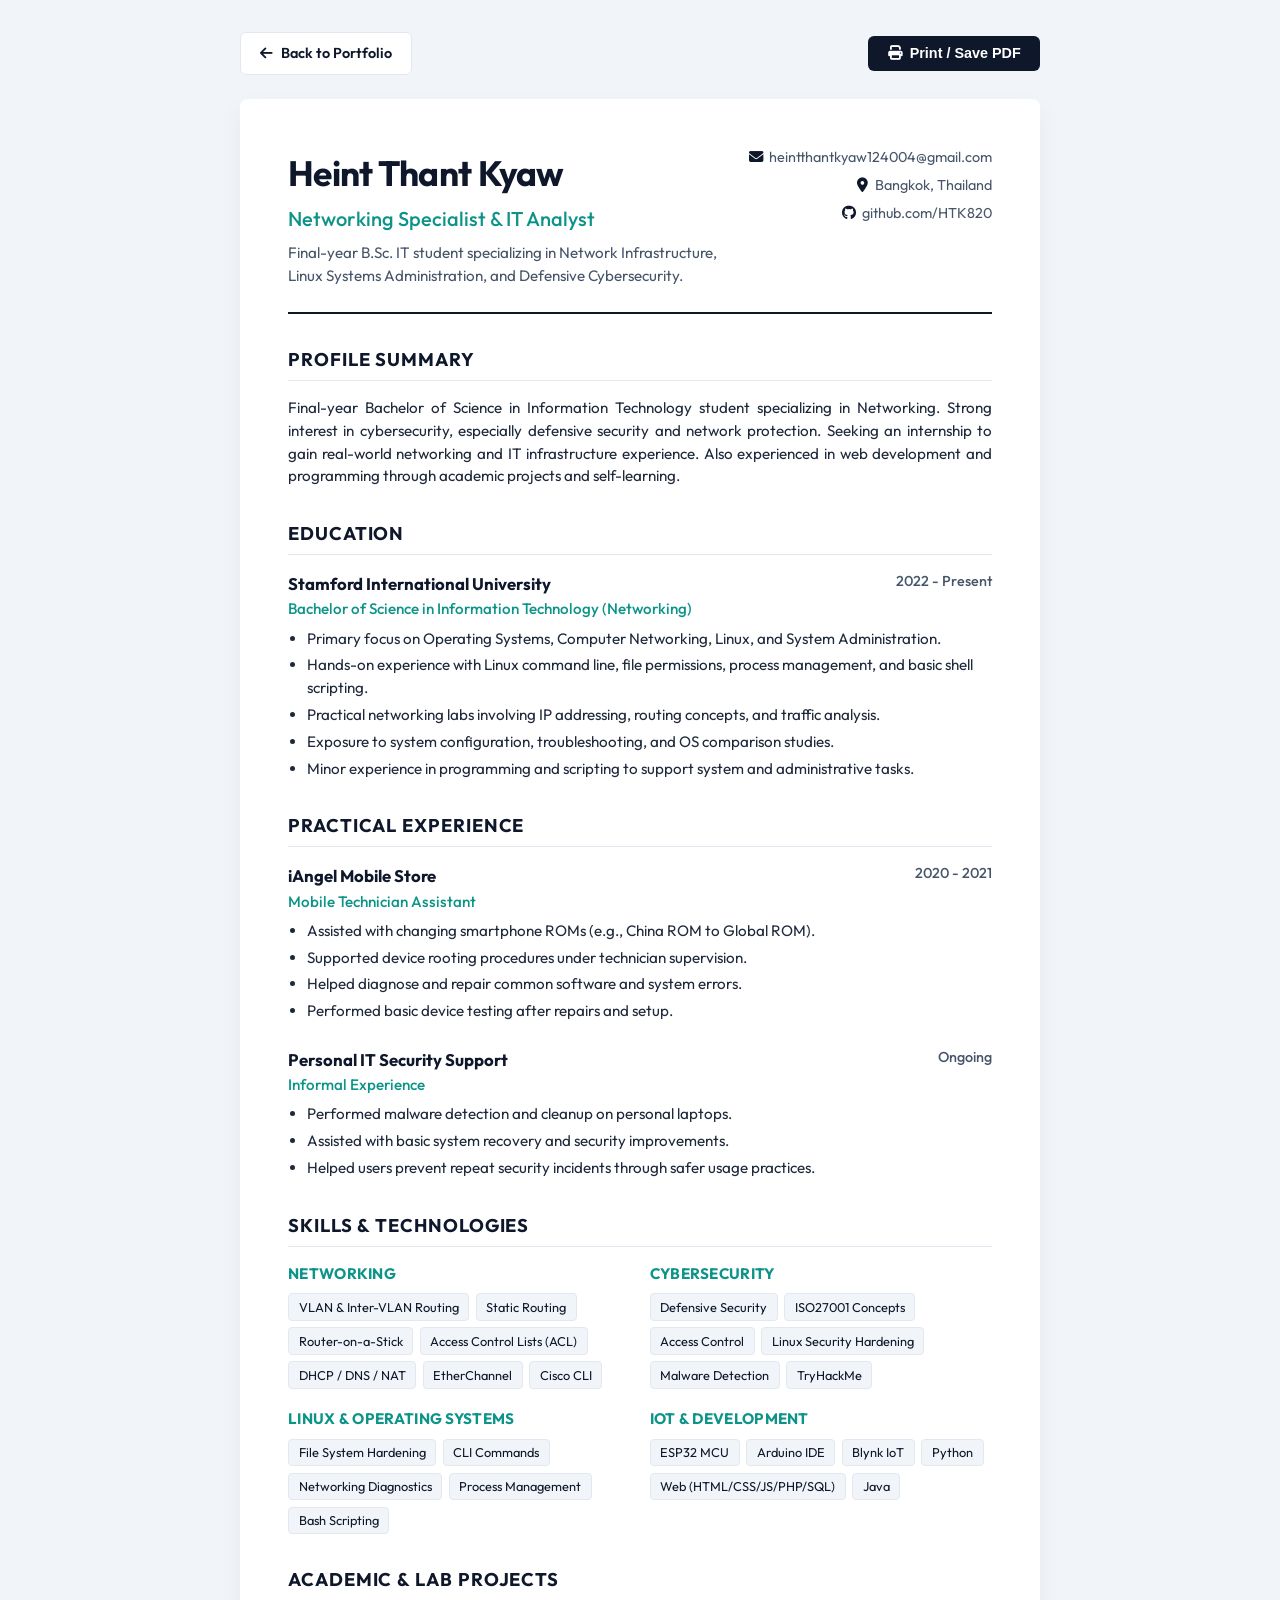
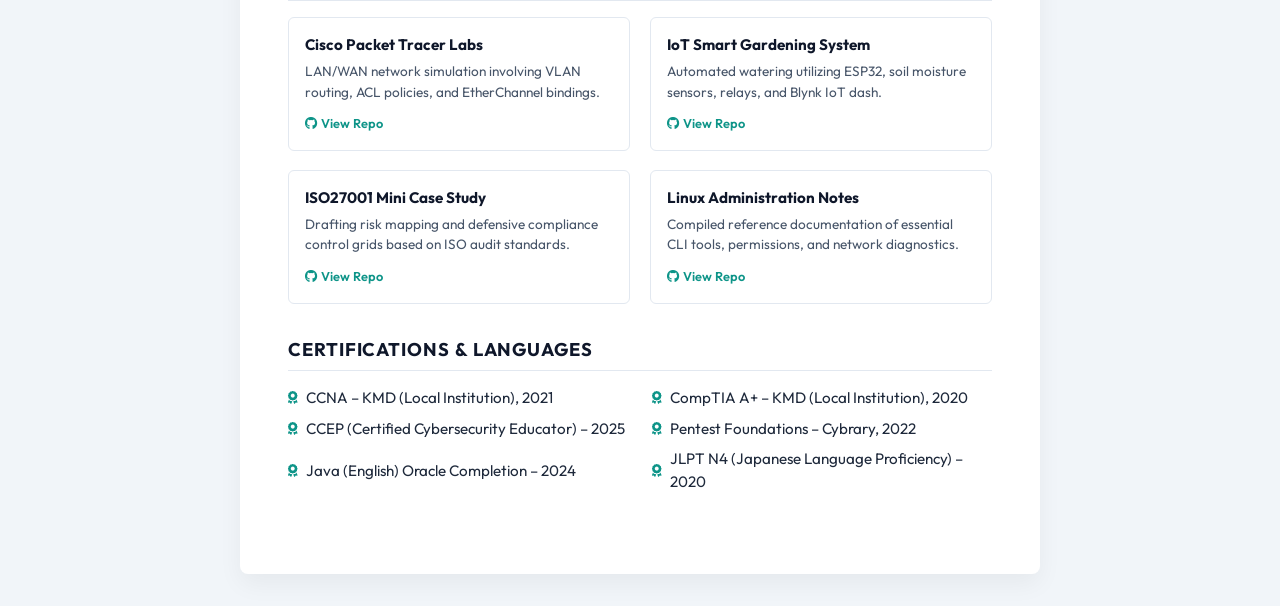
==== cv.html @ eb7fcf18 "Add files via upload" ====
<!DOCTYPE html>
<html lang="en">
<head>
    <meta charset="UTF-8">
    <meta name="viewport" content="width=device-width, initial-scale=1.0">
    <title>Curriculum Vitae | Heint Thant Kyaw (Azrael)</title>
    <!-- Google Fonts -->
    <link rel="preconnect" href="https://fonts.googleapis.com">
    <link rel="preconnect" href="https://fonts.gstatic.com" crossorigin>
    <link href="https://fonts.googleapis.com/css2?family=Outfit:wght@300;400;500;600;700&display=swap" rel="stylesheet">
    <!-- FontAwesome Icons -->
    <link rel="stylesheet" href="https://cdnjs.cloudflare.com/ajax/libs/font-awesome/6.4.0/css/all.min.css">
    
    <style>
        :root {
            --primary-color: #0f172a;
            --secondary-color: #475569;
            --accent-color: #0d9488;
            --bg-color: #ffffff;
            --text-color: #1e293b;
            --border-color: #e2e8f0;
            --font-main: 'Outfit', sans-serif;
        }

        * {
            margin: 0;
            padding: 0;
            box-sizing: border-box;
        }

        body {
            font-family: var(--font-main);
            background-color: #f1f5f9;
            color: var(--text-color);
            line-height: 1.5;
            padding: 2rem 0;
        }

        /* CV container configured to mimic A4 aspect ratio on screens */
        .cv-container {
            width: 100%;
            max-width: 800px;
            margin: 0 auto;
            background-color: var(--bg-color);
            padding: 3rem;
            box-shadow: 0 10px 25px rgba(0, 0, 0, 0.05);
            border-radius: 8px;
            position: relative;
        }

        /* Action Menu (Header bar) */
        .cv-actions {
            max-width: 800px;
            margin: 0 auto 1.5rem;
            display: flex;
            justify-content: space-between;
            align-items: center;
        }

        .btn-action {
            display: inline-flex;
            align-items: center;
            gap: 0.5rem;
            padding: 0.6rem 1.2rem;
            background-color: var(--primary-color);
            color: #ffffff;
            font-size: 0.9rem;
            font-weight: 600;
            border: none;
            border-radius: 6px;
            cursor: pointer;
            text-decoration: none;
            transition: all 0.2s ease;
        }

        .btn-action:hover {
            opacity: 0.9;
            transform: translateY(-1px);
        }

        .btn-action.btn-secondary {
            background-color: #ffffff;
            color: var(--primary-color);
            border: 1px solid var(--border-color);
        }

        .btn-action.btn-secondary:hover {
            background-color: #f8fafc;
        }

        /* Header Style */
        header {
            border-bottom: 2px solid var(--primary-color);
            padding-bottom: 1.5rem;
            margin-bottom: 2rem;
            display: flex;
            justify-content: space-between;
            align-items: flex-start;
        }

        .header-left h1 {
            font-size: 2.2rem;
            color: var(--primary-color);
            font-weight: 700;
            letter-spacing: -0.02em;
            margin-bottom: 0.3rem;
        }

        .header-left h2 {
            font-size: 1.25rem;
            color: var(--accent-color);
            font-weight: 500;
            margin-bottom: 0.5rem;
        }

        .header-left p {
            color: var(--secondary-color);
            font-size: 0.95rem;
            max-width: 450px;
        }

        .contact-info {
            text-align: right;
            font-size: 0.9rem;
            color: var(--secondary-color);
            display: flex;
            flex-direction: column;
            gap: 0.4rem;
        }

        .contact-info a {
            color: inherit;
            text-decoration: none;
        }

        .contact-info a:hover {
            color: var(--accent-color);
        }

        .contact-info i {
            width: 20px;
            color: var(--primary-color);
            text-align: center;
        }

        /* CV Sections */
        .cv-section {
            margin-bottom: 2rem;
        }

        .section-title {
            font-size: 1.15rem;
            text-transform: uppercase;
            letter-spacing: 0.05em;
            color: var(--primary-color);
            border-bottom: 1px solid var(--border-color);
            padding-bottom: 0.4rem;
            margin-bottom: 1rem;
            font-weight: 700;
        }

        /* Profile Block */
        .profile-desc {
            font-size: 0.95rem;
            text-align: justify;
        }

        /* Education & Experience Items */
        .cv-item {
            margin-bottom: 1.5rem;
        }

        .cv-item-header {
            display: flex;
            justify-content: space-between;
            align-items: flex-start;
            margin-bottom: 0.4rem;
        }

        .cv-item-title {
            font-size: 1.05rem;
            font-weight: 700;
            color: var(--primary-color);
        }

        .cv-item-subtitle {
            font-size: 0.95rem;
            font-weight: 500;
            color: var(--accent-color);
        }

        .cv-item-date {
            font-size: 0.9rem;
            color: var(--secondary-color);
            font-weight: 500;
        }

        .cv-bullet-list {
            margin-left: 1.2rem;
            font-size: 0.95rem;
        }

        .cv-bullet-list li {
            margin-bottom: 0.25rem;
            color: var(--text-color);
        }

        /* Skills Layout */
        .skills-grid {
            display: grid;
            grid-template-columns: repeat(2, 1fr);
            gap: 1.2rem;
        }

        .skill-category h4 {
            font-size: 0.95rem;
            text-transform: uppercase;
            letter-spacing: 0.02em;
            color: var(--accent-color);
            margin-bottom: 0.5rem;
            font-weight: 700;
        }

        .skill-tags {
            display: flex;
            flex-wrap: wrap;
            gap: 0.4rem;
        }

        .skill-tag {
            font-size: 0.8rem;
            background-color: #f1f5f9;
            color: var(--primary-color);
            padding: 0.2rem 0.6rem;
            border-radius: 4px;
            border: 1px solid var(--border-color);
        }

        /* Projects Section */
        .projects-grid {
            display: grid;
            grid-template-columns: repeat(2, 1fr);
            gap: 1.2rem;
        }

        .project-item {
            border: 1px solid var(--border-color);
            padding: 1rem;
            border-radius: 6px;
        }

        .project-title {
            font-weight: 700;
            font-size: 0.95rem;
            color: var(--primary-color);
            margin-bottom: 0.25rem;
        }

        .project-desc {
            font-size: 0.85rem;
            color: var(--secondary-color);
            margin-bottom: 0.5rem;
        }

        .project-link {
            font-size: 0.8rem;
            color: var(--accent-color);
            font-weight: 600;
            text-decoration: none;
            display: inline-flex;
            align-items: center;
            gap: 0.25rem;
        }

        /* Certifications Lists */
        .cert-list {
            display: grid;
            grid-template-columns: repeat(2, 1fr);
            gap: 0.5rem 1.5rem;
            font-size: 0.95rem;
        }

        .cert-list li {
            list-style: none;
            display: flex;
            align-items: center;
            gap: 0.5rem;
        }

        .cert-list li i {
            color: var(--accent-color);
            font-size: 0.8rem;
        }

        /* Printing Specific Styles */
        @media print {
            body {
                background-color: #ffffff;
                padding: 0;
                color: #000000;
            }

            .cv-container {
                box-shadow: none;
                padding: 0;
                max-width: 100%;
                border-radius: 0;
            }

            .cv-actions {
                display: none; /* Hide header controls when printing */
            }

            .btn-action {
                display: none;
            }

            .project-item {
                border: none;
                padding: 0;
                margin-bottom: 0.75rem;
            }

            .projects-grid {
                display: block;
            }

            .skills-grid {
                gap: 1.5rem;
            }

            /* Adjust margin for A4 page breaks if necessary */
            .cv-section {
                page-break-inside: avoid;
            }
        }

        @media (max-width: 768px) {
            body {
                padding: 1rem;
            }

            .cv-container {
                padding: 1.5rem;
            }

            header {
                flex-direction: column;
                gap: 1.5rem;
            }

            .contact-info {
                text-align: left;
                width: 100%;
                border-top: 1px solid var(--border-color);
                padding-top: 1rem;
            }

            .skills-grid, .projects-grid, .cert-list {
                grid-template-columns: 1fr;
            }
        }
    </style>
</head>
<body>

    <!-- Actions bar (Visible only in web layout) -->
    <div class="cv-actions">
        <a href="index.html" class="btn-action btn-secondary">
            <i class="fa-solid fa-arrow-left"></i> Back to Portfolio
        </a>
        <button onclick="window.print()" class="btn-action">
            <i class="fa-solid fa-print"></i> Print / Save PDF
        </button>
    </div>

    <!-- CV sheet container -->
    <div class="cv-container">
        <!-- CV Header -->
        <header>
            <div class="header-left">
                <h1>Heint Thant Kyaw</h1>
                <h2>Networking Specialist & IT Analyst</h2>
                <p>Final-year B.Sc. IT student specializing in Network Infrastructure, Linux Systems Administration, and Defensive Cybersecurity.</p>
            </div>
            <div class="contact-info">
                <div><i class="fa-solid fa-envelope"></i> <a href="mailto:heintthantkyaw124004@gmail.com">heintthantkyaw124004@gmail.com</a></div>
                <div><i class="fa-solid fa-location-dot"></i> Bangkok, Thailand</div>
                <div><i class="fa-brands fa-github"></i> <a href="https://github.com/HTK820" target="_blank">github.com/HTK820</a></div>
            </div>
        </header>

        <!-- Profile -->
        <section class="cv-section">
            <h3 class="section-title">Profile Summary</h3>
            <p class="profile-desc">
                Final-year Bachelor of Science in Information Technology student specializing in Networking. Strong interest in cybersecurity, especially defensive security and network protection. Seeking an internship to gain real-world networking and IT infrastructure experience. Also experienced in web development and programming through academic projects and self-learning.
            </p>
        </section>

        <!-- Education -->
        <section class="cv-section">
            <h3 class="section-title">Education</h3>
            <div class="cv-item">
                <div class="cv-item-header">
                    <div>
                        <span class="cv-item-title">Stamford International University</span><br>
                        <span class="cv-item-subtitle">Bachelor of Science in Information Technology (Networking)</span>
                    </div>
                    <span class="cv-item-date">2022 - Present</span>
                </div>
                <ul class="cv-bullet-list">
                    <li>Primary focus on Operating Systems, Computer Networking, Linux, and System Administration.</li>
                    <li>Hands-on experience with Linux command line, file permissions, process management, and basic shell scripting.</li>
                    <li>Practical networking labs involving IP addressing, routing concepts, and traffic analysis.</li>
                    <li>Exposure to system configuration, troubleshooting, and OS comparison studies.</li>
                    <li>Minor experience in programming and scripting to support system and administrative tasks.</li>
                </ul>
            </div>
        </section>

        <!-- Experience -->
        <section class="cv-section">
            <h3 class="section-title">Practical Experience</h3>
            
            <div class="cv-item">
                <div class="cv-item-header">
                    <div>
                        <span class="cv-item-title">iAngel Mobile Store</span><br>
                        <span class="cv-item-subtitle">Mobile Technician Assistant</span>
                    </div>
                    <span class="cv-item-date">2020 - 2021</span>
                </div>
                <ul class="cv-bullet-list">
                    <li>Assisted with changing smartphone ROMs (e.g., China ROM to Global ROM).</li>
                    <li>Supported device rooting procedures under technician supervision.</li>
                    <li>Helped diagnose and repair common software and system errors.</li>
                    <li>Performed basic device testing after repairs and setup.</li>
                </ul>
            </div>

            <div class="cv-item">
                <div class="cv-item-header">
                    <div>
                        <span class="cv-item-title">Personal IT Security Support</span><br>
                        <span class="cv-item-subtitle">Informal Experience</span>
                    </div>
                    <span class="cv-item-date">Ongoing</span>
                </div>
                <ul class="cv-bullet-list">
                    <li>Performed malware detection and cleanup on personal laptops.</li>
                    <li>Assisted with basic system recovery and security improvements.</li>
                    <li>Helped users prevent repeat security incidents through safer usage practices.</li>
                </ul>
            </div>
        </section>

        <!-- Skills -->
        <section class="cv-section">
            <h3 class="section-title">Skills & Technologies</h3>
            <div class="skills-grid">
                <div class="skill-category">
                    <h4>Networking</h4>
                    <div class="skill-tags">
                        <span class="skill-tag">VLAN & Inter-VLAN Routing</span>
                        <span class="skill-tag">Static Routing</span>
                        <span class="skill-tag">Router-on-a-Stick</span>
                        <span class="skill-tag">Access Control Lists (ACL)</span>
                        <span class="skill-tag">DHCP / DNS / NAT</span>
                        <span class="skill-tag">EtherChannel</span>
                        <span class="skill-tag">Cisco CLI</span>
                    </div>
                </div>
                <div class="skill-category">
                    <h4>Cybersecurity</h4>
                    <div class="skill-tags">
                        <span class="skill-tag">Defensive Security</span>
                        <span class="skill-tag">ISO27001 Concepts</span>
                        <span class="skill-tag">Access Control</span>
                        <span class="skill-tag">Linux Security Hardening</span>
                        <span class="skill-tag">Malware Detection</span>
                        <span class="skill-tag">TryHackMe</span>
                    </div>
                </div>
                <div class="skill-category">
                    <h4>Linux & Operating Systems</h4>
                    <div class="skill-tags">
                        <span class="skill-tag">File System Hardening</span>
                        <span class="skill-tag">CLI Commands</span>
                        <span class="skill-tag">Networking Diagnostics</span>
                        <span class="skill-tag">Process Management</span>
                        <span class="skill-tag">Bash Scripting</span>
                    </div>
                </div>
                <div class="skill-category">
                    <h4>IoT & Development</h4>
                    <div class="skill-tags">
                        <span class="skill-tag">ESP32 MCU</span>
                        <span class="skill-tag">Arduino IDE</span>
                        <span class="skill-tag">Blynk IoT</span>
                        <span class="skill-tag">Python</span>
                        <span class="skill-tag">Web (HTML/CSS/JS/PHP/SQL)</span>
                        <span class="skill-tag">Java</span>
                    </div>
                </div>
            </div>
        </section>

        <!-- Projects -->
        <section class="cv-section">
            <h3 class="section-title">Academic & Lab Projects</h3>
            <div class="projects-grid">
                <div class="project-item">
                    <div class="project-title">Cisco Packet Tracer Labs</div>
                    <div class="project-desc">LAN/WAN network simulation involving VLAN routing, ACL policies, and EtherChannel bindings.</div>
                    <a href="https://github.com/HTK820/Networking" target="_blank" class="project-link"><i class="fa-brands fa-github"></i> View Repo</a>
                </div>
                <div class="project-item">
                    <div class="project-title">IoT Smart Gardening System</div>
                    <div class="project-desc">Automated watering utilizing ESP32, soil moisture sensors, relays, and Blynk IoT dash.</div>
                    <a href="https://github.com/HTK820/IOT" target="_blank" class="project-link"><i class="fa-brands fa-github"></i> View Repo</a>
                </div>
                <div class="project-item">
                    <div class="project-title">ISO27001 Mini Case Study</div>
                    <div class="project-desc">Drafting risk mapping and defensive compliance control grids based on ISO audit standards.</div>
                    <a href="https://github.com/HTK820/ISO27001" target="_blank" class="project-link"><i class="fa-brands fa-github"></i> View Repo</a>
                </div>
                <div class="project-item">
                    <div class="project-title">Linux Administration Notes</div>
                    <div class="project-desc">Compiled reference documentation of essential CLI tools, permissions, and network diagnostics.</div>
                    <a href="https://github.com/HTK820/Linux" target="_blank" class="project-link"><i class="fa-brands fa-github"></i> View Repo</a>
                </div>
            </div>
        </section>

        <!-- Certifications -->
        <section class="cv-section">
            <h3 class="section-title">Certifications & Languages</h3>
            <ul class="cert-list">
                <li><i class="fa-solid fa-award"></i> CCNA – KMD (Local Institution), 2021</li>
                <li><i class="fa-solid fa-award"></i> CompTIA A+ – KMD (Local Institution), 2020</li>
                <li><i class="fa-solid fa-award"></i> CCEP (Certified Cybersecurity Educator) – 2025</li>
                <li><i class="fa-solid fa-award"></i> Pentest Foundations – Cybrary, 2022</li>
                <li><i class="fa-solid fa-award"></i> Java (English) Oracle Completion – 2024</li>
                <li><i class="fa-solid fa-award"></i> JLPT N4 (Japanese Language Proficiency) – 2020</li>
            </ul>
        </section>
    </div>

</body>
</html>
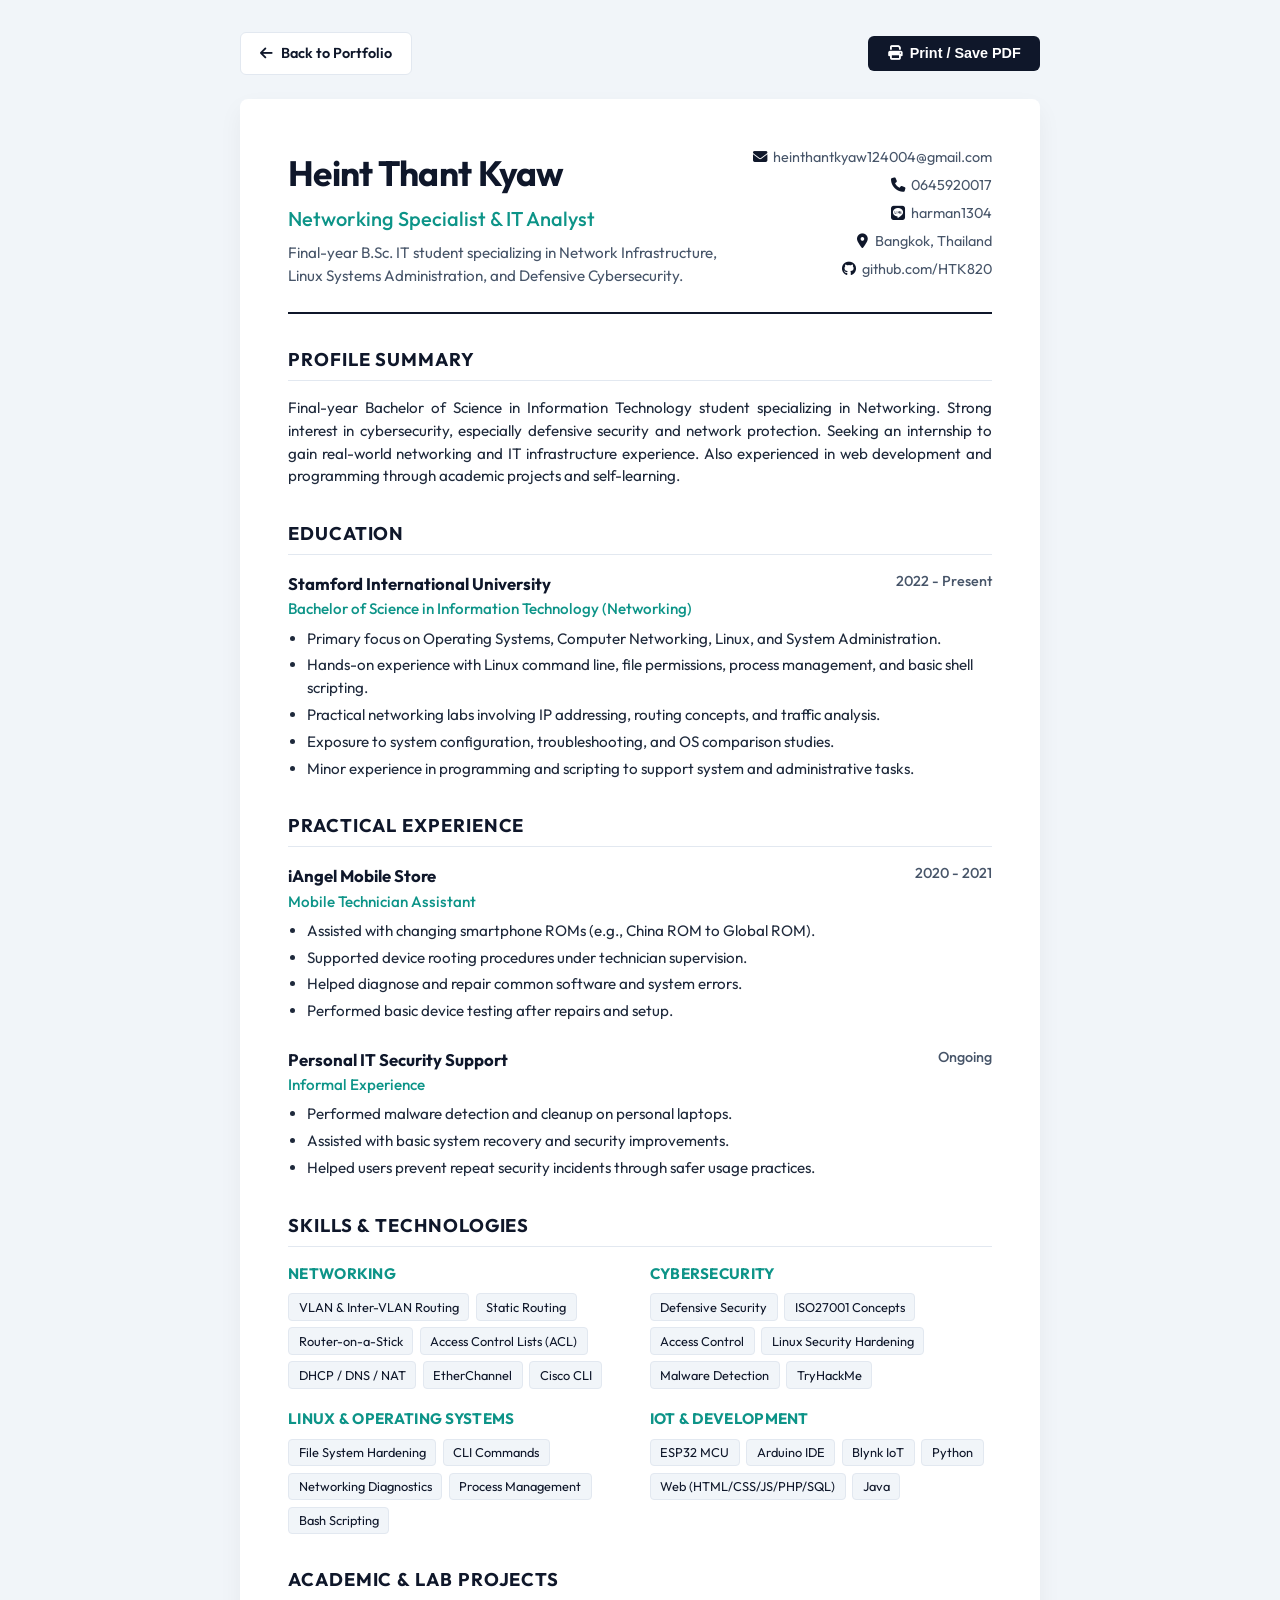
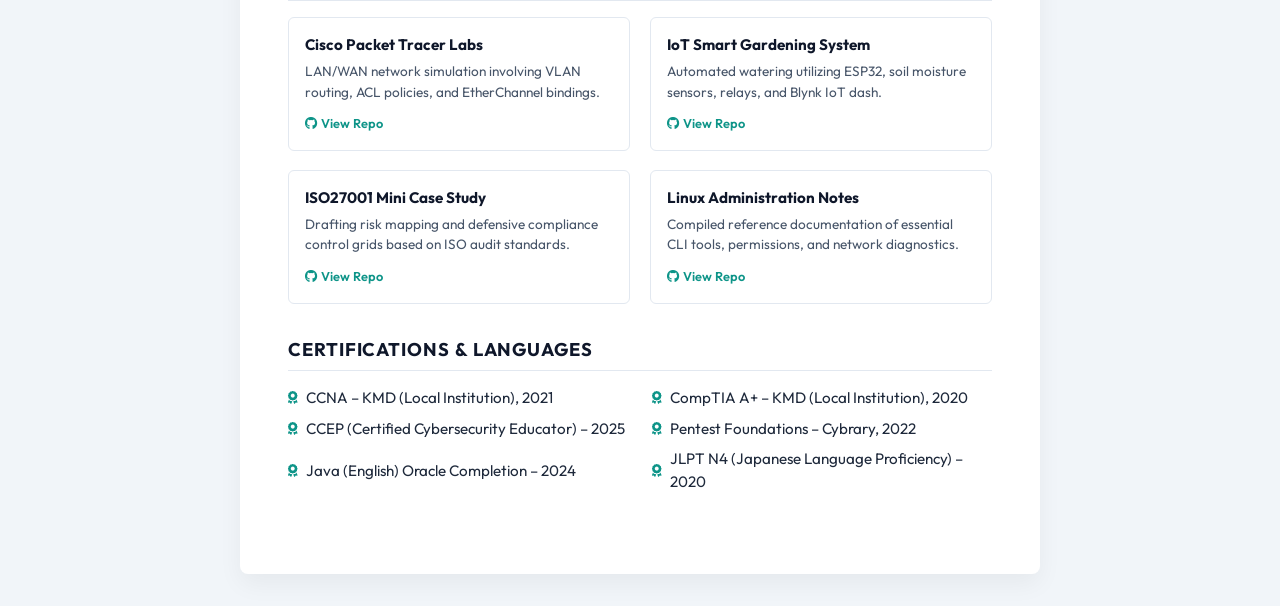
==== commit 6c8c3390: "Update cv.html" ====
--- a/cv.html
+++ b/cv.html
@@ -1,5 +1,6 @@
 <!DOCTYPE html>
 <html lang="en">
+
 <head>
     <meta charset="UTF-8">
     <meta name="viewport" content="width=device-width, initial-scale=1.0">
@@ -10,7 +11,7 @@
     <link href="https://fonts.googleapis.com/css2?family=Outfit:wght@300;400;500;600;700&display=swap" rel="stylesheet">
     <!-- FontAwesome Icons -->
     <link rel="stylesheet" href="https://cdnjs.cloudflare.com/ajax/libs/font-awesome/6.4.0/css/all.min.css">
-    
+
     <style>
         :root {
             --primary-color: #0f172a;
@@ -308,7 +309,8 @@
             }
 
             .cv-actions {
-                display: none; /* Hide header controls when printing */
+                display: none;
+                /* Hide header controls when printing */
             }
 
             .btn-action {
@@ -356,12 +358,15 @@
                 padding-top: 1rem;
             }
 
-            .skills-grid, .projects-grid, .cert-list {
+            .skills-grid,
+            .projects-grid,
+            .cert-list {
                 grid-template-columns: 1fr;
             }
         }
     </style>
 </head>
+
 <body>
 
     <!-- Actions bar (Visible only in web layout) -->
@@ -381,12 +386,18 @@
             <div class="header-left">
                 <h1>Heint Thant Kyaw</h1>
                 <h2>Networking Specialist & IT Analyst</h2>
-                <p>Final-year B.Sc. IT student specializing in Network Infrastructure, Linux Systems Administration, and Defensive Cybersecurity.</p>
+                <p>Final-year B.Sc. IT student specializing in Network Infrastructure, Linux Systems Administration, and
+                    Defensive Cybersecurity.</p>
             </div>
             <div class="contact-info">
-                <div><i class="fa-solid fa-envelope"></i> <a href="mailto:heintthantkyaw124004@gmail.com">heintthantkyaw124004@gmail.com</a></div>
+                <div><i class="fa-solid fa-envelope"></i> <a
+                        href="mailto:heinthantkyaw124004@gmail.com">heinthantkyaw124004@gmail.com</a></div>
+                <div><i class="fa-solid fa-phone"></i> <a href="tel:0645920017">0645920017</a></div>
+                <div><i class="fa-brands fa-line"></i> <a href="https://line.me/ti/p/harman1304"
+                        target="_blank">harman1304</a></div>
                 <div><i class="fa-solid fa-location-dot"></i> Bangkok, Thailand</div>
-                <div><i class="fa-brands fa-github"></i> <a href="https://github.com/HTK820" target="_blank">github.com/HTK820</a></div>
+                <div><i class="fa-brands fa-github"></i> <a href="https://github.com/HTK820"
+                        target="_blank">github.com/HTK820</a></div>
             </div>
         </header>
 
@@ -394,7 +405,10 @@
         <section class="cv-section">
             <h3 class="section-title">Profile Summary</h3>
             <p class="profile-desc">
-                Final-year Bachelor of Science in Information Technology student specializing in Networking. Strong interest in cybersecurity, especially defensive security and network protection. Seeking an internship to gain real-world networking and IT infrastructure experience. Also experienced in web development and programming through academic projects and self-learning.
+                Final-year Bachelor of Science in Information Technology student specializing in Networking. Strong
+                interest in cybersecurity, especially defensive security and network protection. Seeking an internship
+                to gain real-world networking and IT infrastructure experience. Also experienced in web development and
+                programming through academic projects and self-learning.
             </p>
         </section>
 
@@ -411,7 +425,8 @@
                 </div>
                 <ul class="cv-bullet-list">
                     <li>Primary focus on Operating Systems, Computer Networking, Linux, and System Administration.</li>
-                    <li>Hands-on experience with Linux command line, file permissions, process management, and basic shell scripting.</li>
+                    <li>Hands-on experience with Linux command line, file permissions, process management, and basic
+                        shell scripting.</li>
                     <li>Practical networking labs involving IP addressing, routing concepts, and traffic analysis.</li>
                     <li>Exposure to system configuration, troubleshooting, and OS comparison studies.</li>
                     <li>Minor experience in programming and scripting to support system and administrative tasks.</li>
@@ -422,7 +437,7 @@
         <!-- Experience -->
         <section class="cv-section">
             <h3 class="section-title">Practical Experience</h3>
-            
+
             <div class="cv-item">
                 <div class="cv-item-header">
                     <div>
@@ -512,23 +527,31 @@
             <div class="projects-grid">
                 <div class="project-item">
                     <div class="project-title">Cisco Packet Tracer Labs</div>
-                    <div class="project-desc">LAN/WAN network simulation involving VLAN routing, ACL policies, and EtherChannel bindings.</div>
-                    <a href="https://github.com/HTK820/Networking" target="_blank" class="project-link"><i class="fa-brands fa-github"></i> View Repo</a>
+                    <div class="project-desc">LAN/WAN network simulation involving VLAN routing, ACL policies, and
+                        EtherChannel bindings.</div>
+                    <a href="https://github.com/HTK820/Networking" target="_blank" class="project-link"><i
+                            class="fa-brands fa-github"></i> View Repo</a>
                 </div>
                 <div class="project-item">
                     <div class="project-title">IoT Smart Gardening System</div>
-                    <div class="project-desc">Automated watering utilizing ESP32, soil moisture sensors, relays, and Blynk IoT dash.</div>
-                    <a href="https://github.com/HTK820/IOT" target="_blank" class="project-link"><i class="fa-brands fa-github"></i> View Repo</a>
+                    <div class="project-desc">Automated watering utilizing ESP32, soil moisture sensors, relays, and
+                        Blynk IoT dash.</div>
+                    <a href="https://github.com/HTK820/IOT" target="_blank" class="project-link"><i
+                            class="fa-brands fa-github"></i> View Repo</a>
                 </div>
                 <div class="project-item">
                     <div class="project-title">ISO27001 Mini Case Study</div>
-                    <div class="project-desc">Drafting risk mapping and defensive compliance control grids based on ISO audit standards.</div>
-                    <a href="https://github.com/HTK820/ISO27001" target="_blank" class="project-link"><i class="fa-brands fa-github"></i> View Repo</a>
+                    <div class="project-desc">Drafting risk mapping and defensive compliance control grids based on ISO
+                        audit standards.</div>
+                    <a href="https://github.com/HTK820/ISO27001" target="_blank" class="project-link"><i
+                            class="fa-brands fa-github"></i> View Repo</a>
                 </div>
                 <div class="project-item">
                     <div class="project-title">Linux Administration Notes</div>
-                    <div class="project-desc">Compiled reference documentation of essential CLI tools, permissions, and network diagnostics.</div>
-                    <a href="https://github.com/HTK820/Linux" target="_blank" class="project-link"><i class="fa-brands fa-github"></i> View Repo</a>
+                    <div class="project-desc">Compiled reference documentation of essential CLI tools, permissions, and
+                        network diagnostics.</div>
+                    <a href="https://github.com/HTK820/Linux" target="_blank" class="project-link"><i
+                            class="fa-brands fa-github"></i> View Repo</a>
                 </div>
             </div>
         </section>
@@ -548,4 +571,5 @@
     </div>
 
 </body>
+
 </html>
